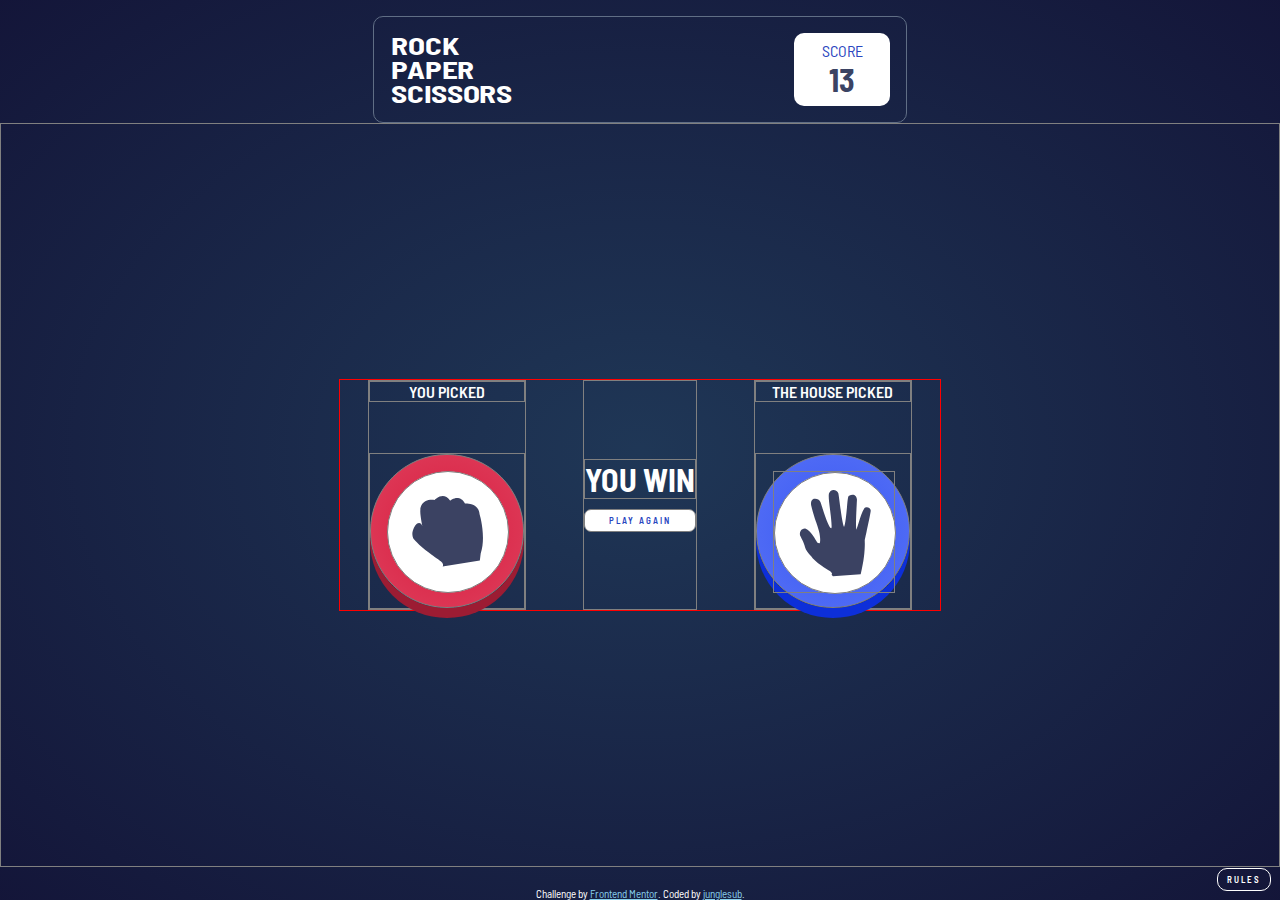
==== index_game.html @ e8b34ae7 "basic game ui" ====
<!DOCTYPE html>
<html lang="en">
  <head>
    <meta charset="UTF-8" />
    <meta name="viewport" content="width=device-width, initial-scale=1.0" />
    <!-- displays site properly based on user's device -->

    <link
      rel="icon"
      type="image/png"
      sizes="32x32"
      href="./images/favicon-32x32.png"
    />
    <link rel="stylesheet" href="style.css" />
    <link rel="stylesheet" href="style_ingame.css" />
    <title>Frontend Mentor | Rock, Paper, Scissors</title>

    <!-- Score Rules You Picked The House Picked You Win You Lose Play Again -->

    <!-- Feel free to remove these styles or customise in your own stylesheet 👍 -->
    <style>
      .attribution {
        font-size: 11px;
        text-align: center;
      }
      .attribution a {
        color: hsl(228, 45%, 44%);
      }
    </style>
  </head>
  <body>
    <div class="container">
      <div class="top">
        <div class="title">
          ROCK<br />
          PAPER<br />
          SCISSORS<br />
        </div>
        <div class="score">
          <div class="score-heading">SCORE</div>
          <div class="score-number">13</div>
        </div>
      </div>
      <div class="ingame-container">
        <div class="ingame">
          <div class="player col-move">
            <div class="message">YOU PICKED</div>
            <div class="show-move">
              <div class="rock button-container">
                <div class="gamebutton"></div>
              </div>
            </div>
          </div>
          <div class="system-message">
            <div class="winlosemsg">YOU WIN</div>
            <div class="playagainbtn">PLAY AGAIN</div>
          </div>
          <div class="house col-move">
            <div class="message">THE HOUSE PICKED</div>
            <div class="show-move">
              <div class="paper button-container">
                <div class="button-border">
                  <div class="gamebutton"></div>
                </div>
              </div>
            </div>
          </div>
        </div>
        <!-- <div class="rock button-container">
          <div class="gamebutton"></div>
        </div>
        <div class="paper button-container">
          <div class="button-border">
            <div class="gamebutton"></div>
          </div>
        </div>
        <div class="scissors button-container">
          <div class="button-border">
            <div class="gamebutton"></div>
          </div>
        </div> -->
      </div>
      <div class="rules-container">
        <div class="rules">RULES</div>
      </div>
    </div>
    <div class="attribution">
      Challenge by
      <a href="https://www.frontendmentor.io?ref=challenge" target="_blank"
        >Frontend Mentor</a
      >. Coded by <a href="https://github.com/junglesub">junglesub</a>.
    </div>
  </body>
</html>
---- style.css ----
@import url("https://fonts.googleapis.com/css2?family=Barlow+Semi+Condensed:wght@400;600;700&display=swap");

html {
  font-family: "Barlow Semi Condensed", sans-serif;
  /* min-height: 100%; */
  background-image: radial-gradient(
    /* circle, */ hsl(214, 47%, 23%),
    hsl(237, 49%, 15%)
  );
  color: white; /* 기본 색상 */
}

html,
body,
.container {
  min-height: 100vh;
  margin: 0;
}

.container {
  display: flex;
  flex-direction: column;
}

.top {
  width: 500px;
  border: 0.7px solid hsl(217, 16%, 45%);
  border-radius: 10px;
  padding: 1em;
  margin: auto;
  display: flex;
  justify-content: space-between;
  align-items: center;
  margin-top: 1em;
}

.top .title {
  font-weight: 700;
  font-size: 1.5em;
  line-height: 1;
  display: inline-block;
  transform: scale(1.3, 1);
  margin-left: 15px;
}

.top .score {
  background-color: white;
  color: hsl(229, 64%, 46%);
  width: 80px;
  border-radius: 10px;
  display: flex;
  flex-direction: column;
  align-items: center;
  justify-content: center;
  padding: 0.5em;
}

.score-number {
  font-weight: 700;
  font-size: 2em;
  color: hsl(229, 25%, 31%);
}

.attribution {
  color: white;
  bottom: 0;
  left: 0;
  right: 0;
  position: absolute;
  text-align: center;
}

.game {
  /* background-color: grey; */
  background-image: url(images/bg-triangle.svg);
  background-repeat: no-repeat;
  background-position: center;
  flex-grow: 1;
  position: relative;
}

.game .button-container {
  width: 120px;
  height: 120px;
  /* border: 17px solid black; */

  position: absolute;
  left: 50%;
  top: 50%;
  color: red;
}

.button-container * {
  height: 100%;
  width: 100%;
}

.gamebutton {
  border-radius: 100%;
  background-color: white;
  background-repeat: no-repeat;
  background-position: center;
  background-size: 60%;
}

.game .rock {
  transform: translate(-50%, -50%) translate(0, 100px);
}

.rock.button-container {
  max-width: 250px;
  padding: 1rem;
  /* position: relative; */
  background: radial-gradient(
    circle,
    hsl(349, 71%, 52%),
    hsl(349, 71%, 52%),
    hsl(349, 70%, 56%)
  );
  border-radius: 100%;
  box-shadow: 0px 10px hsl(349, 70%, 36%);
}

.rock .gamebutton {
  background-image: url(images/icon-rock.svg);
}
.game .paper {
  transform: translate(-50%, -50%) translate(-140px, -130px);
}
.paper.button-container {
  max-width: 250px;
  padding: 1rem;
  /* position: relative; */
  background: radial-gradient(
    circle,
    hsl(230, 89%, 62%),
    hsl(230, 89%, 62%),
    hsl(230, 89%, 65%)
  );
  border-radius: 100%;
  box-shadow: 0px 10px hsl(230, 89%, 45%);
}
.paper .gamebutton {
  background-image: url(images/icon-paper.svg);
}

.game .scissors {
  transform: translate(-50%, -50%) translate(+140px, -130px);
}
.scissors .gamebutton {
  background-image: url(images/icon-scissors.svg);
}
.scissors.button-container {
  max-width: 250px;
  padding: 1rem;
  /* position: relative; */
  background: radial-gradient(
    circle,
    hsl(39, 89%, 49%),
    hsl(39, 89%, 49%),
    hsl(40, 84%, 53%)
  );
  border-radius: 100%;
  box-shadow: 0px 10px hsl(40, 84%, 33%);
}

.rules-container {
  text-align: right;
}

.rules {
  display: inline-block;
  border: 1px solid white;
  border-radius: 10px;
  padding: 5px 1em;
  margin-bottom: 1em;
  margin-right: 1em;

  text-align: center;
  letter-spacing: 2px;
  font-size: 9px;
  font-weight: 600;
}

.attribution a:link,
.attribution a:visited {
  color: skyblue;
}
---- style_ingame.css ----
.ingame-container,
.ingame-container * {
  border: 1px solid grey;
}

.ingame-container {
  flex-grow: 1;
  display: flex;
  justify-content: center;
  align-items: center;
}

.ingame {
  width: 600px;
  height: 230px;
  border: 1px solid red;
  display: flex;
  justify-content: space-around;
}

.ingame .button-container {
  width: 120px;
  height: 120px;
}

.col-move {
  display: flex;
  flex-direction: column;
  justify-content: space-between;
}

.col-move .message {
  font-weight: 600;
  text-align: center;
}

.system-message {
  display: flex;
  flex-direction: column;
  justify-content: center;
}
.winlosemsg {
  font-weight: 700;
  font-size: 2em;
  margin-bottom: 10px;
}
.playagainbtn {
  background-color: white;
  color: hsl(229, 64%, 46%);
  text-align: center;
  font-weight: 600;
  letter-spacing: 2px;
  font-size: 9px;
  padding: 5px 1em;
  border-radius: 7px;
}

.playagainbtn:hover {
  cursor: pointer;
}
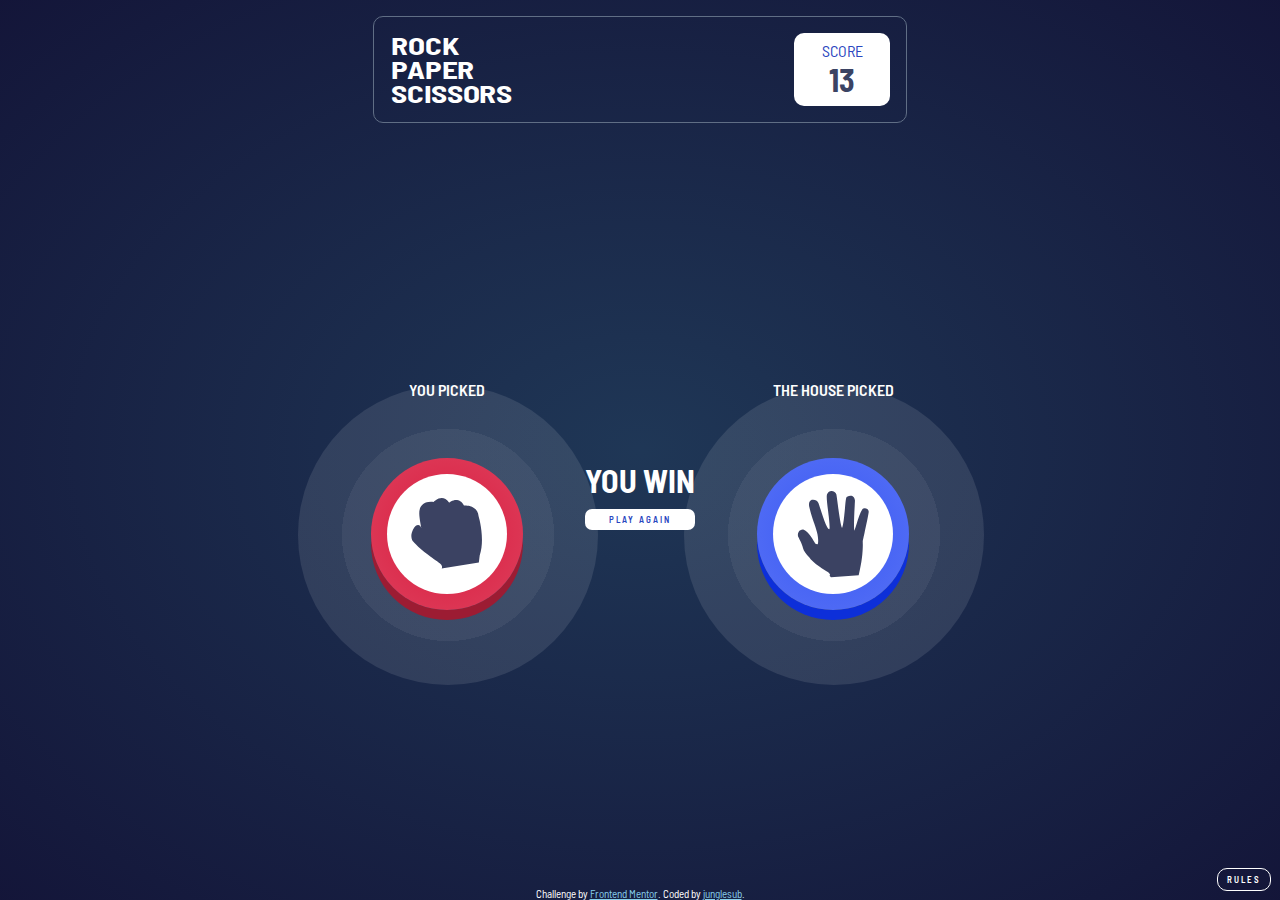
==== commit df6a0502: "winner gradiation" ====
--- a/index_game.html
+++ b/index_game.html
@@ -46,6 +46,7 @@
           <div class="player col-move">
             <div class="message">YOU PICKED</div>
             <div class="show-move">
+              <div class="winner-grad"></div>
               <div class="rock button-container">
                 <div class="gamebutton"></div>
               </div>
@@ -58,6 +59,7 @@
           <div class="house col-move">
             <div class="message">THE HOUSE PICKED</div>
             <div class="show-move">
+              <div class="winner-grad"></div>
               <div class="paper button-container">
                 <div class="button-border">
                   <div class="gamebutton"></div>
--- a/style_ingame.css
+++ b/style_ingame.css
@@ -1,6 +1,6 @@
 .ingame-container,
 .ingame-container * {
-  border: 1px solid grey;
+  /* border: 1px solid grey; */
 }
 
 .ingame-container {
@@ -13,7 +13,7 @@
 .ingame {
   width: 600px;
   height: 230px;
-  border: 1px solid red;
+  /* border: 1px solid red; */
   display: flex;
   justify-content: space-around;
 }
@@ -58,3 +58,27 @@
 .playagainbtn:hover {
   cursor: pointer;
 }
+
+.show-move {
+  position: relative;
+}
+
+.winner-grad {
+  position: absolute;
+  width: 300px;
+  height: 300px;
+  background: radial-gradient(
+    rgba(255, 255, 255, 0.2),
+    rgba(255, 255, 255, 0.2) 25%,
+    rgba(255, 255, 255, 0.15) 25%,
+    rgba(255, 255, 255, 0.15) 50%,
+    rgba(255, 255, 255, 0.1) 50%,
+    rgba(255, 255, 255, 0.1) 75%,
+    rgba(255, 255, 255, 0.05) 75%
+  );
+  /* background-color: white; */
+  left: -73px;
+  top: -73px;
+  z-index: -1;
+  border-radius: 100%;
+}
